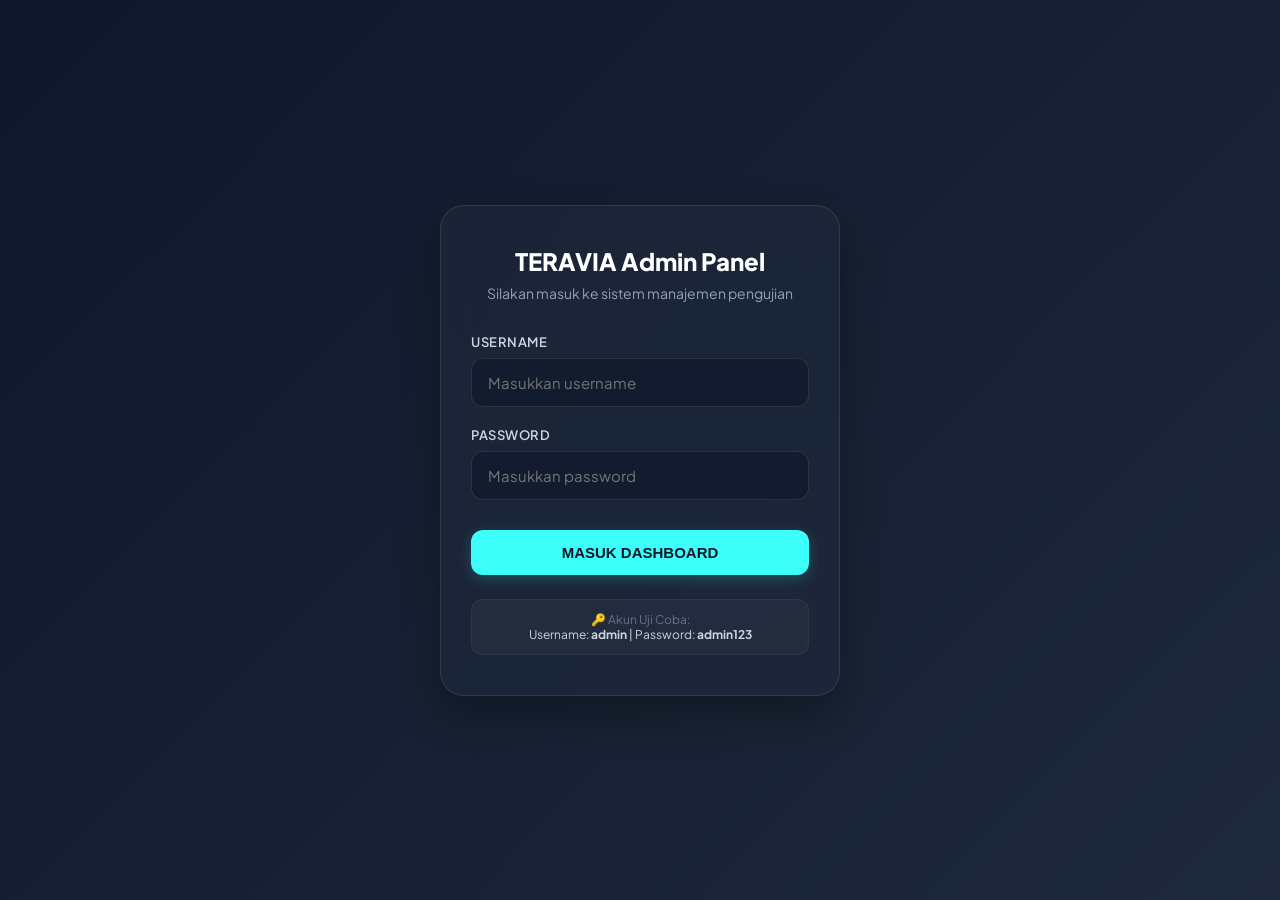
==== admin-login.html @ 8f673743 "Add admin login page with styling and functionality" ====
<!DOCTYPE html>
<html lang="id">
<head>
    <meta charset="UTF-8">
    <meta name="viewport" content="width=device-width, initial-scale=1.0">
    <title>Admin Login Sandbox - TERAVIA</title>
    <link rel="preconnect" href="https://fonts.googleapis.com">
    <link rel="preconnect" href="https://fonts.gstatic.com" crossorigin>
    <link href="https://fonts.googleapis.com/css2?family=Plus+Jakarta+Sans:wght@400;500;600;700&display=swap" rel="stylesheet">
    
    <style>
        :root {
            --primary: #3dfff9;
            --primary-hover: #00e5de;
            --text-main: #0f172a;
            --text-muted: #64748b;
            --bg-glass: rgba(255, 255, 255, 0.75);
            --border-glass: rgba(255, 255, 255, 0.4);
        }

        * { box-sizing: border-box; transition: all 0.2s ease-in-out; }

        body { 
            font-family: 'Plus Jakarta Sans', sans-serif; 
            background: linear-gradient(135deg, #0f172a 0%, #1e293b 100%);
            min-height: 100vh;
            margin: 0;
            display: flex;
            justify-content: center;
            align-items: center;
            padding: 20px;
        }

        .login-card {
            background: rgba(30, 41, 59, 0.7);
            backdrop-filter: blur(20px);
            -webkit-backdrop-filter: blur(20px);
            border: 1px solid rgba(255, 255, 255, 0.1);
            padding: 40px 30px;
            border-radius: 24px;
            box-shadow: 0 20px 40px rgba(0, 0, 0, 0.3);
            max-width: 400px;
            width: 100%;
            text-align: center;
        }

        .login-card h1 {
            margin: 0 0 8px 0;
            font-size: 24px;
            font-weight: 800;
            color: #ffffff;
        }

        .login-card p {
            margin: 0 0 32px 0;
            color: #94a3b8;
            font-size: 14px;
        }

        .form-group {
            margin-bottom: 20px;
            text-align: left;
        }

        .form-group label {
            display: block;
            font-weight: 600;
            margin-bottom: 8px;
            color: #cbd5e1;
            font-size: 13px;
            text-transform: uppercase;
            letter-spacing: 0.5px;
        }

        .form-control {
            width: 100%;
            padding: 14px 16px;
            border: 1px solid rgba(255, 255, 255, 0.1);
            border-radius: 12px;
            font-size: 15px;
            font-family: inherit;
            background: rgba(15, 23, 42, 0.6);
            color: #ffffff;
            outline: none;
        }

        .form-control:focus {
            border-color: var(--primary);
            box-shadow: 0 0 0 3px rgba(61, 255, 249, 0.15);
        }

        .btn-login {
            width: 100%;
            background: var(--primary);
            color: var(--text-main);
            border: none;
            padding: 14px;
            border-radius: 12px;
            font-size: 15px;
            font-weight: 700;
            cursor: pointer;
            margin-top: 10px;
            box-shadow: 0 4px 14px rgba(61, 255, 249, 0.2);
        }

        .btn-login:hover {
            background: var(--primary-hover);
            transform: translateY(-1px);
            box-shadow: 0 6px 20px rgba(61, 255, 249, 0.3);
        }

        .error-msg {
            color: #ef4444;
            font-size: 13px;
            margin-bottom: 16px;
            display: none;
            font-weight: 500;
        }

        .credential-tip {
            margin-top: 24px;
            background: rgba(255, 255, 255, 0.03);
            border-radius: 12px;
            padding: 12px;
            font-size: 12px;
            color: #64748b;
            border: 1px solid rgba(255, 255, 255, 0.05);
        }
    </style>
</head>
<body>

<div class="login-card">
    <h1>TERAVIA Admin Panel</h1>
    <p>Silakan masuk ke sistem manajemen pengujian</p>
    
    <div id="error-box" class="error-msg">Username atau password salah!</div>

    <form id="login-form" onsubmit="handleLogin(event)">
        <div class="form-group">
            <label for="username">Username</label>
            <input type="text" id="username" class="form-control" placeholder="Masukkan username" required autocomplete="off">
        </div>
        
        <div class="form-group">
            <label for="password">Password</label>
            <input type="password" id="password" class="form-control" placeholder="Masukkan password" required>
        </div>
        
        <button type="submit" class="btn-login">MASUK DASHBOARD</button>
    </form>

    <div class="credential-tip">
        🔑 Akun Uji Coba:<br>
        <span style="color: #cbd5e1;">Username: <b>admin</b> | Password: <b>admin123</b></span>
    </div>
</div>

<script>
    function handleLogin(e) {
        e.preventDefault();
        const user = document.getElementById('username').value;
        const pass = document.getElementById('password').value;
        const errorBox = document.getElementById('error-box');

        // Validasi akun simulasi
        if (user === 'admin' && pass === 'admin123') {
            errorBox.style.display = 'none';
            // Simpan token otentikasi sementara ke sessionStorage
            sessionStorage.setItem('admin_session', 'authenticated_true');
            alert('Login sukses! Selamat datang kembali Admin.');
            window.location.href = 'admin-test.html';
        } else {
            errorBox.style.display = 'block';
            // Animasi shake kecil saat error
            const card = document.querySelector('.login-card');
            card.style.transform = 'translateX(6px)';
            setTimeout(() => card.style.transform = 'translateX(-6px)', 50);
            setTimeout(() => card.style.transform = 'translateX(0)', 100);
        }
    }
</script>

</body>
</html>
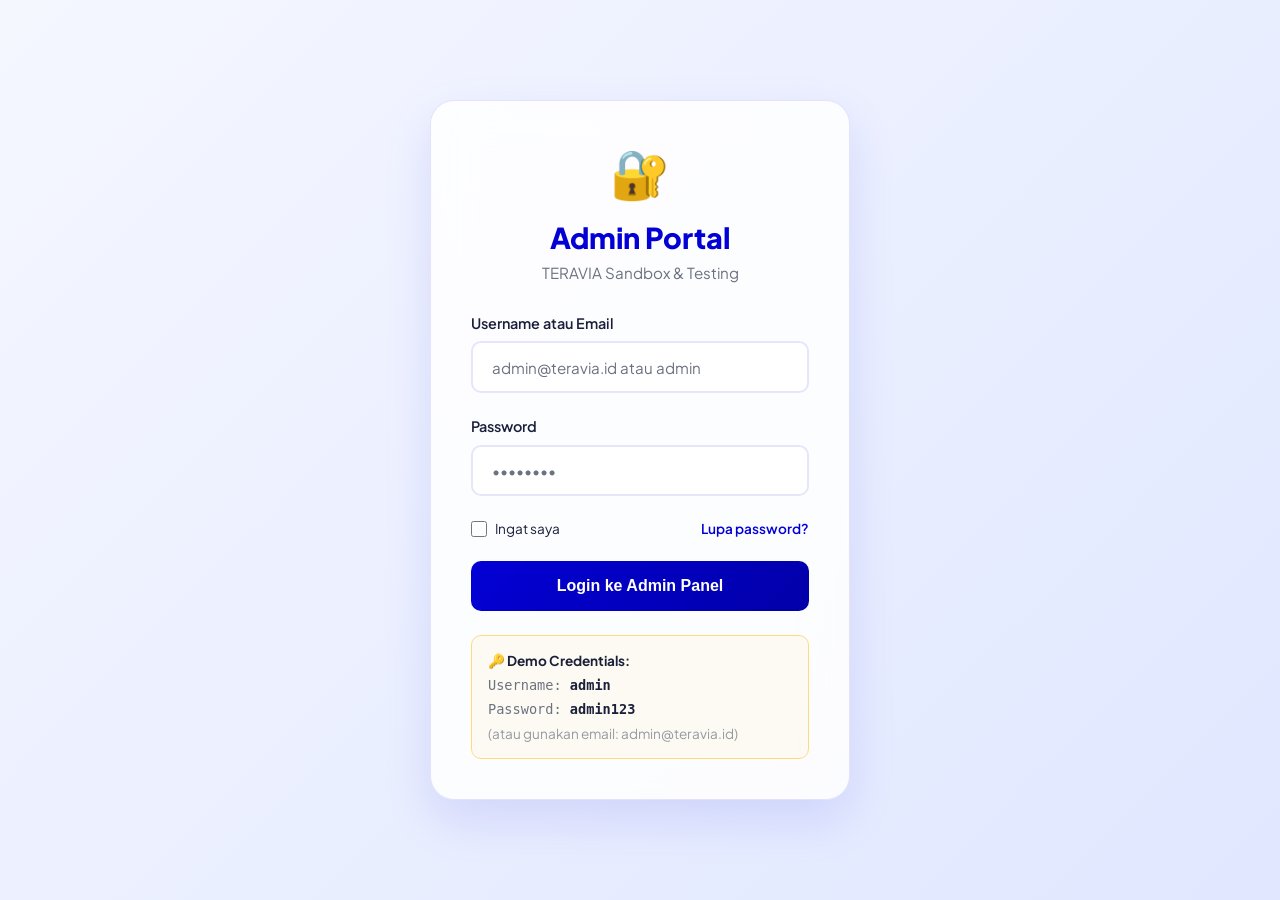
==== commit 9bc68afe: "Refactor admin login page layout and styles Updated the admin login page with new styles, improved l" ====
--- a/admin-login.html
+++ b/admin-login.html
@@ -3,184 +3,498 @@
 <head>
     <meta charset="UTF-8">
     <meta name="viewport" content="width=device-width, initial-scale=1.0">
-    <title>Admin Login Sandbox - TERAVIA</title>
+    <title>Admin Login - TERAVIA</title>
     <link rel="preconnect" href="https://fonts.googleapis.com">
     <link rel="preconnect" href="https://fonts.gstatic.com" crossorigin>
     <link href="https://fonts.googleapis.com/css2?family=Plus+Jakarta+Sans:wght@400;500;600;700&display=swap" rel="stylesheet">
     
     <style>
         :root {
-            --primary: #3dfff9;
-            --primary-hover: #00e5de;
-            --text-main: #0f172a;
-            --text-muted: #64748b;
-            --bg-glass: rgba(255, 255, 255, 0.75);
-            --border-glass: rgba(255, 255, 255, 0.4);
-        }
-
-        * { box-sizing: border-box; transition: all 0.2s ease-in-out; }
+            --primary: #0300D6;
+            --primary-dark: #0200A8;
+            --accent: #FFB700;
+            --text-main: #1A1F3A;
+            --text-muted: #6B7280;
+            --bg-light: #F5F7FF;
+            --bg-glass: rgba(255, 255, 255, 0.85);
+            --border-glass: rgba(3, 0, 214, 0.1);
+            --success: #10b981;
+            --danger: #ef4444;
+        }
+
+        * { 
+            margin: 0; 
+            padding: 0; 
+            box-sizing: border-box; 
+            transition: all 0.2s ease-in-out; 
+        }
 
         body { 
             font-family: 'Plus Jakarta Sans', sans-serif; 
-            background: linear-gradient(135deg, #0f172a 0%, #1e293b 100%);
+            background: linear-gradient(135deg, #F5F7FF 0%, #E0E7FF 100%);
             min-height: 100vh;
-            margin: 0;
             display: flex;
+            align-items: center;
             justify-content: center;
-            align-items: center;
             padding: 20px;
+            color: var(--text-main);
+        }
+
+        .login-container {
+            width: 100%;
+            max-width: 420px;
         }
 
         .login-card {
-            background: rgba(30, 41, 59, 0.7);
+            background: var(--bg-glass);
             backdrop-filter: blur(20px);
             -webkit-backdrop-filter: blur(20px);
-            border: 1px solid rgba(255, 255, 255, 0.1);
-            padding: 40px 30px;
+            border: 1px solid var(--border-glass);
             border-radius: 24px;
-            box-shadow: 0 20px 40px rgba(0, 0, 0, 0.3);
-            max-width: 400px;
+            padding: 2.5rem;
+            box-shadow: 0 20px 50px rgba(3, 0, 214, 0.1);
+        }
+
+        .login-header {
+            text-align: center;
+            margin-bottom: 2rem;
+        }
+
+        .login-logo {
+            font-size: 3rem;
+            margin-bottom: 1rem;
+        }
+
+        .login-title {
+            font-size: 1.8rem;
+            font-weight: 800;
+            color: var(--primary);
+            margin-bottom: 0.5rem;
+        }
+
+        .login-subtitle {
+            font-size: 0.95rem;
+            color: var(--text-muted);
+        }
+
+        .form-group {
+            margin-bottom: 1.5rem;
+        }
+
+        .form-label {
+            display: block;
+            font-size: 0.9rem;
+            font-weight: 600;
+            color: var(--text-main);
+            margin-bottom: 0.6rem;
+        }
+
+        .form-input {
             width: 100%;
-            text-align: center;
-        }
-
-        .login-card h1 {
-            margin: 0 0 8px 0;
-            font-size: 24px;
-            font-weight: 800;
-            color: #ffffff;
-        }
-
-        .login-card p {
-            margin: 0 0 32px 0;
-            color: #94a3b8;
-            font-size: 14px;
-        }
-
-        .form-group {
-            margin-bottom: 20px;
-            text-align: left;
-        }
-
-        .form-group label {
-            display: block;
+            padding: 0.9rem 1.2rem;
+            border: 2px solid var(--border-glass);
+            border-radius: 10px;
+            font-size: 0.95rem;
+            font-family: 'Plus Jakarta Sans', sans-serif;
+            background: white;
+            color: var(--text-main);
+        }
+
+        .form-input:focus {
+            outline: none;
+            border-color: var(--primary);
+            box-shadow: 0 0 0 3px rgba(3, 0, 214, 0.1);
+        }
+
+        .form-input::placeholder {
+            color: var(--text-muted);
+        }
+
+        .remember-forgot {
+            display: flex;
+            justify-content: space-between;
+            align-items: center;
+            margin-bottom: 1.5rem;
+            font-size: 0.85rem;
+        }
+
+        .checkbox-wrapper {
+            display: flex;
+            align-items: center;
+            gap: 0.5rem;
+        }
+
+        .checkbox-wrapper input[type="checkbox"] {
+            width: 16px;
+            height: 16px;
+            cursor: pointer;
+            accent-color: var(--primary);
+        }
+
+        .forgot-link {
+            color: var(--primary);
+            text-decoration: none;
             font-weight: 600;
-            margin-bottom: 8px;
-            color: #cbd5e1;
-            font-size: 13px;
-            text-transform: uppercase;
-            letter-spacing: 0.5px;
-        }
-
-        .form-control {
-            width: 100%;
-            padding: 14px 16px;
-            border: 1px solid rgba(255, 255, 255, 0.1);
-            border-radius: 12px;
-            font-size: 15px;
-            font-family: inherit;
-            background: rgba(15, 23, 42, 0.6);
-            color: #ffffff;
-            outline: none;
-        }
-
-        .form-control:focus {
-            border-color: var(--primary);
-            box-shadow: 0 0 0 3px rgba(61, 255, 249, 0.15);
+        }
+
+        .forgot-link:hover {
+            color: var(--primary-dark);
         }
 
         .btn-login {
             width: 100%;
-            background: var(--primary);
-            color: var(--text-main);
+            padding: 1rem;
+            background: linear-gradient(135deg, #0300D6 0%, #0200A8 100%);
+            color: white;
             border: none;
-            padding: 14px;
-            border-radius: 12px;
-            font-size: 15px;
+            border-radius: 10px;
+            font-size: 1rem;
             font-weight: 700;
             cursor: pointer;
-            margin-top: 10px;
-            box-shadow: 0 4px 14px rgba(61, 255, 249, 0.2);
+            transition: all 0.3s ease;
         }
 
         .btn-login:hover {
-            background: var(--primary-hover);
-            transform: translateY(-1px);
-            box-shadow: 0 6px 20px rgba(61, 255, 249, 0.3);
-        }
-
-        .error-msg {
-            color: #ef4444;
-            font-size: 13px;
-            margin-bottom: 16px;
+            transform: translateY(-2px);
+            box-shadow: 0 10px 25px rgba(3, 0, 214, 0.25);
+        }
+
+        .btn-login:active {
+            transform: translateY(0);
+        }
+
+        .btn-login:disabled {
+            opacity: 0.5;
+            cursor: not-allowed;
+            transform: none;
+        }
+
+        .login-divider {
+            text-align: center;
+            margin: 2rem 0;
+            font-size: 0.85rem;
+            color: var(--text-muted);
+        }
+
+        .login-divider::before,
+        .login-divider::after {
+            content: '';
+            display: inline-block;
+            width: 40%;
+            height: 1px;
+            background: var(--border-glass);
+            vertical-align: middle;
+            margin: 0 0.75rem;
+        }
+
+        .social-login {
+            display: grid;
+            grid-template-columns: 1fr 1fr;
+            gap: 1rem;
+        }
+
+        .btn-social {
+            padding: 0.75rem;
+            border: 2px solid var(--border-glass);
+            background: white;
+            border-radius: 10px;
+            font-weight: 600;
+            cursor: pointer;
+            color: var(--text-main);
+            font-size: 0.85rem;
+        }
+
+        .btn-social:hover {
+            background: var(--bg-light);
+            border-color: var(--primary);
+        }
+
+        .error-message {
+            background: rgba(239, 68, 68, 0.1);
+            border: 1px solid #FCA5A5;
+            color: #DC2626;
+            padding: 0.75rem 1rem;
+            border-radius: 8px;
+            font-size: 0.9rem;
+            margin-bottom: 1.5rem;
             display: none;
-            font-weight: 500;
-        }
-
-        .credential-tip {
-            margin-top: 24px;
-            background: rgba(255, 255, 255, 0.03);
-            border-radius: 12px;
-            padding: 12px;
-            font-size: 12px;
-            color: #64748b;
-            border: 1px solid rgba(255, 255, 255, 0.05);
+        }
+
+        .error-message.show {
+            display: block;
+            animation: slideDown 0.3s ease;
+        }
+
+        .success-message {
+            background: rgba(16, 185, 129, 0.1);
+            border: 1px solid #A7F3D0;
+            color: #059669;
+            padding: 0.75rem 1rem;
+            border-radius: 8px;
+            font-size: 0.9rem;
+            margin-bottom: 1.5rem;
+            display: none;
+        }
+
+        .success-message.show {
+            display: block;
+            animation: slideDown 0.3s ease;
+        }
+
+        @keyframes slideDown {
+            from {
+                opacity: 0;
+                transform: translateY(-10px);
+            }
+            to {
+                opacity: 1;
+                transform: translateY(0);
+            }
+        }
+
+        .loading-spinner {
+            display: none;
+            width: 20px;
+            height: 20px;
+            border: 3px solid rgba(255, 255, 255, 0.3);
+            border-top-color: white;
+            border-radius: 50%;
+            animation: spin 0.8s linear infinite;
+            margin: 0 auto;
+        }
+
+        @keyframes spin {
+            to { transform: rotate(360deg); }
+        }
+
+        .demo-credentials {
+            background: rgba(255, 183, 0, 0.05);
+            border: 1px solid #FFD97D;
+            border-radius: 10px;
+            padding: 1rem;
+            margin-top: 1.5rem;
+            font-size: 0.85rem;
+            color: var(--text-muted);
+        }
+
+        .demo-credentials strong {
+            color: var(--text-main);
+        }
+
+        .credential-row {
+            margin: 0.5rem 0;
+            font-family: monospace;
+        }
+
+        @media (max-width: 480px) {
+            .login-card {
+                padding: 2rem 1.5rem;
+            }
+
+            .login-title {
+                font-size: 1.5rem;
+            }
+
+            .social-login {
+                grid-template-columns: 1fr;
+            }
         }
     </style>
 </head>
 <body>
 
-<div class="login-card">
-    <h1>TERAVIA Admin Panel</h1>
-    <p>Silakan masuk ke sistem manajemen pengujian</p>
-    
-    <div id="error-box" class="error-msg">Username atau password salah!</div>
-
-    <form id="login-form" onsubmit="handleLogin(event)">
-        <div class="form-group">
-            <label for="username">Username</label>
-            <input type="text" id="username" class="form-control" placeholder="Masukkan username" required autocomplete="off">
+    <div class="login-container">
+        <div class="login-card">
+            <!-- Header -->
+            <div class="login-header">
+                <div class="login-logo">🔐</div>
+                <h1 class="login-title">Admin Portal</h1>
+                <p class="login-subtitle">TERAVIA Sandbox & Testing</p>
+            </div>
+
+            <!-- Messages -->
+            <div class="error-message" id="errorMessage"></div>
+            <div class="success-message" id="successMessage"></div>
+
+            <!-- Login Form -->
+            <form id="loginForm">
+                <div class="form-group">
+                    <label class="form-label" for="username">Username atau Email</label>
+                    <input 
+                        type="text" 
+                        id="username" 
+                        class="form-input" 
+                        placeholder="admin@teravia.id atau admin"
+                        required
+                    >
+                </div>
+
+                <div class="form-group">
+                    <label class="form-label" for="password">Password</label>
+                    <input 
+                        type="password" 
+                        id="password" 
+                        class="form-input" 
+                        placeholder="••••••••"
+                        required
+                    >
+                </div>
+
+                <div class="remember-forgot">
+                    <div class="checkbox-wrapper">
+                        <input type="checkbox" id="remember" name="remember">
+                        <label for="remember" style="cursor: pointer; margin: 0;">Ingat saya</label>
+                    </div>
+                    <a href="#" class="forgot-link">Lupa password?</a>
+                </div>
+
+                <button type="submit" class="btn-login">
+                    <span class="btn-text">Login ke Admin Panel</span>
+                    <div class="loading-spinner" id="spinner"></div>
+                </button>
+            </form>
+
+            <!-- Demo Credentials -->
+            <div class="demo-credentials">
+                <strong>🔑 Demo Credentials:</strong>
+                <div class="credential-row">Username: <strong>admin</strong></div>
+                <div class="credential-row">Password: <strong>admin123</strong></div>
+                <div style="margin-top: 0.5rem; opacity: 0.7;">(atau gunakan email: admin@teravia.id)</div>
+            </div>
         </div>
-        
-        <div class="form-group">
-            <label for="password">Password</label>
-            <input type="password" id="password" class="form-control" placeholder="Masukkan password" required>
-        </div>
-        
-        <button type="submit" class="btn-login">MASUK DASHBOARD</button>
-    </form>
-
-    <div class="credential-tip">
-        🔑 Akun Uji Coba:<br>
-        <span style="color: #cbd5e1;">Username: <b>admin</b> | Password: <b>admin123</b></span>
     </div>
-</div>
-
-<script>
-    function handleLogin(e) {
-        e.preventDefault();
-        const user = document.getElementById('username').value;
-        const pass = document.getElementById('password').value;
-        const errorBox = document.getElementById('error-box');
-
-        // Validasi akun simulasi
-        if (user === 'admin' && pass === 'admin123') {
-            errorBox.style.display = 'none';
-            // Simpan token otentikasi sementara ke sessionStorage
-            sessionStorage.setItem('admin_session', 'authenticated_true');
-            alert('Login sukses! Selamat datang kembali Admin.');
+
+    <script>
+        const loginForm = document.getElementById('loginForm');
+        const usernameInput = document.getElementById('username');
+        const passwordInput = document.getElementById('password');
+        const rememberCheckbox = document.getElementById('remember');
+        const errorMessage = document.getElementById('errorMessage');
+        const successMessage = document.getElementById('successMessage');
+        const spinner = document.getElementById('spinner');
+        const btnText = document.querySelector('.btn-text');
+        const loginBtn = document.querySelector('.btn-login');
+
+        // Demo credentials
+        const DEMO_CREDENTIALS = {
+            'admin': 'admin123',
+            'admin@teravia.id': 'admin123'
+        };
+
+        // Load saved username if remembered
+        window.addEventListener('DOMContentLoaded', () => {
+            const savedUsername = localStorage.getItem('admin_remembered_username');
+            if (savedUsername) {
+                usernameInput.value = savedUsername;
+                rememberCheckbox.checked = true;
+            }
+
+            // Check if already logged in
+            const isLoggedIn = localStorage.getItem('admin_logged_in');
+            if (isLoggedIn === 'true') {
+                redirectToDashboard();
+            }
+        });
+
+        // Handle form submission
+        loginForm.addEventListener('submit', async (e) => {
+            e.preventDefault();
+            
+            const username = usernameInput.value.trim();
+            const password = passwordInput.value;
+
+            // Reset messages
+            hideError();
+            hideSuccess();
+
+            // Validasi input
+            if (!username || !password) {
+                showError('Username dan password harus diisi!');
+                return;
+            }
+
+            // Disable button & show loading
+            loginBtn.disabled = true;
+            spinner.style.display = 'block';
+            btnText.textContent = 'Sedang login...';
+
+            // Simulasi delay network (untuk user experience lebih baik)
+            await new Promise(resolve => setTimeout(resolve, 800));
+
+            // Validasi credentials
+            const isValidCredential = DEMO_CREDENTIALS[username];
+            
+            if (!isValidCredential) {
+                loginBtn.disabled = false;
+                spinner.style.display = 'none';
+                btnText.textContent = 'Login ke Admin Panel';
+                showError('Username tidak ditemukan. Gunakan "admin" atau "admin@teravia.id"');
+                return;
+            }
+
+            if (DEMO_CREDENTIALS[username] !== password) {
+                loginBtn.disabled = false;
+                spinner.style.display = 'none';
+                btnText.textContent = 'Login ke Admin Panel';
+                showError('Password salah. Coba gunakan password: admin123');
+                return;
+            }
+
+            // Login berhasil
+            showSuccess('Login berhasil! Redirecting...');
+            
+            // Simpan data login ke localStorage
+            localStorage.setItem('admin_logged_in', 'true');
+            localStorage.setItem('admin_username', username);
+            localStorage.setItem('admin_login_time', new Date().toISOString());
+
+            // Simpan username jika remember checked
+            if (rememberCheckbox.checked) {
+                localStorage.setItem('admin_remembered_username', username);
+            } else {
+                localStorage.removeItem('admin_remembered_username');
+            }
+
+            // Redirect ke dashboard setelah delay
+            setTimeout(() => {
+                redirectToDashboard();
+            }, 1200);
+        });
+
+        // Helper functions
+        function showError(message) {
+            errorMessage.textContent = '❌ ' + message;
+            errorMessage.classList.add('show');
+        }
+
+        function hideError() {
+            errorMessage.classList.remove('show');
+        }
+
+        function showSuccess(message) {
+            successMessage.textContent = '✅ ' + message;
+            successMessage.classList.add('show');
+        }
+
+        function hideSuccess() {
+            successMessage.classList.remove('show');
+        }
+
+        function redirectToDashboard() {
             window.location.href = 'admin-test.html';
-        } else {
-            errorBox.style.display = 'block';
-            // Animasi shake kecil saat error
-            const card = document.querySelector('.login-card');
-            card.style.transform = 'translateX(6px)';
-            setTimeout(() => card.style.transform = 'translateX(-6px)', 50);
-            setTimeout(() => card.style.transform = 'translateX(0)', 100);
-        }
-    }
-</script>
+        }
+
+        // Allow pressing Enter to submit form
+        passwordInput.addEventListener('keypress', (e) => {
+            if (e.key === 'Enter') {
+                loginForm.dispatchEvent(new Event('submit'));
+            }
+        });
+
+        // Real-time input validation
+        usernameInput.addEventListener('input', hideError);
+        passwordInput.addEventListener('input', hideError);
+    </script>
 
 </body>
 </html>
-
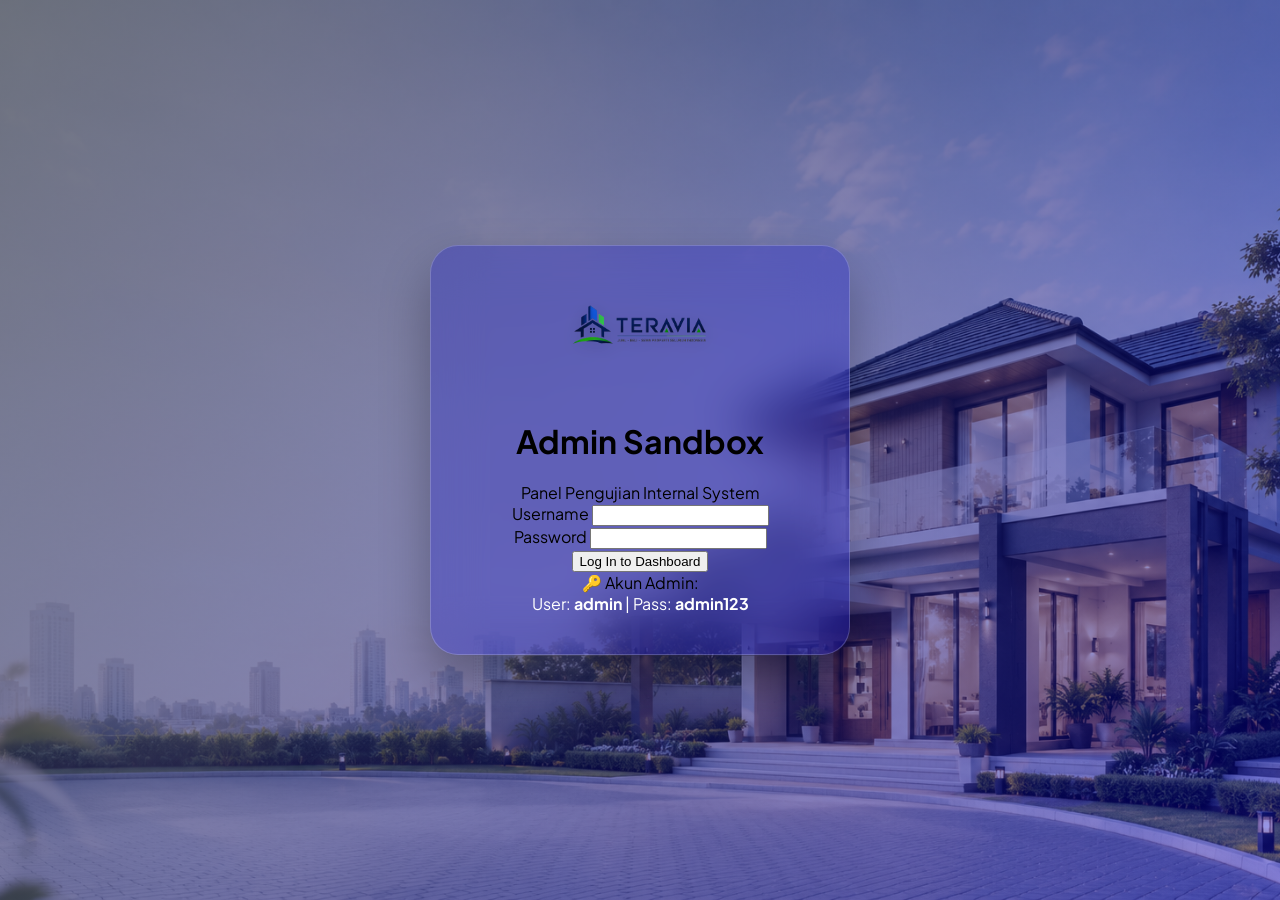
==== commit c38c7282: "Revamp admin login page layout and styles Refactor admin login page with updated styles and structur" ====
--- a/admin-login.html
+++ b/admin-login.html
@@ -9,492 +9,71 @@
     <link href="https://fonts.googleapis.com/css2?family=Plus+Jakarta+Sans:wght@400;500;600;700&display=swap" rel="stylesheet">
     
     <style>
-        :root {
-            --primary: #0300D6;
-            --primary-dark: #0200A8;
-            --accent: #FFB700;
-            --text-main: #1A1F3A;
-            --text-muted: #6B7280;
-            --bg-light: #F5F7FF;
-            --bg-glass: rgba(255, 255, 255, 0.85);
-            --border-glass: rgba(3, 0, 214, 0.1);
-            --success: #10b981;
-            --danger: #ef4444;
-        }
-
-        * { 
-            margin: 0; 
-            padding: 0; 
-            box-sizing: border-box; 
-            transition: all 0.2s ease-in-out; 
-        }
-
+        :root { --primary: #3dfff9; --white: #ffffff; }
+        * { box-sizing: border-box; transition: all 0.2s ease-in-out; }
         body { 
             font-family: 'Plus Jakarta Sans', sans-serif; 
-            background: linear-gradient(135deg, #F5F7FF 0%, #E0E7FF 100%);
-            min-height: 100vh;
-            display: flex;
-            align-items: center;
-            justify-content: center;
-            padding: 20px;
-            color: var(--text-main);
+            background: linear-gradient(135deg, rgba(15, 23, 42, 0.6) 0%, rgba(3, 0, 214, 0.4) 100%),
+                        url('assets/img/hero-bg.png') no-repeat center center fixed; 
+            background-size: cover; min-height: 100vh; margin: 0; display: flex; justify-content: center; align-items: center; padding: 20px;
         }
-
-        .login-container {
-            width: 100%;
-            max-width: 420px;
+        .glass-card {
+            background: rgba(3, 0, 214, 0.25); /* Agak keunguan gelap tanda panel khusus admin */
+            backdrop-filter: blur(25px); -webkit-backdrop-filter: blur(25px);
+            border: 1px solid rgba(255, 255, 255, 0.2); padding: 40px 35px; border-radius: 28px;
+            box-shadow: 0 25px 50px rgba(0, 0, 0, 0.3); max-width: 420px; width: 100%; text-align: center;
         }
-
-        .login-card {
-            background: var(--bg-glass);
-            backdrop-filter: blur(20px);
-            -webkit-backdrop-filter: blur(20px);
-            border: 1px solid var(--border-glass);
-            border-radius: 24px;
-            padding: 2.5rem;
-            box-shadow: 0 20px 50px rgba(3, 0, 214, 0.1);
-        }
-
-        .login-header {
-            text-align: center;
-            margin-bottom: 2rem;
-        }
-
-        .login-logo {
-            font-size: 3rem;
-            margin-bottom: 1rem;
-        }
-
-        .login-title {
-            font-size: 1.8rem;
-            font-weight: 800;
-            color: var(--primary);
-            margin-bottom: 0.5rem;
-        }
-
-        .login-subtitle {
-            font-size: 0.95rem;
-            color: var(--text-muted);
-        }
-
-        .form-group {
-            margin-bottom: 1.5rem;
-        }
-
-        .form-label {
-            display: block;
-            font-size: 0.9rem;
-            font-weight: 600;
-            color: var(--text-main);
-            margin-bottom: 0.6rem;
-        }
-
-        .form-input {
-            width: 100%;
-            padding: 0.9rem 1.2rem;
-            border: 2px solid var(--border-glass);
-            border-radius: 10px;
-            font-size: 0.95rem;
-            font-family: 'Plus Jakarta Sans', sans-serif;
-            background: white;
-            color: var(--text-main);
-        }
-
-        .form-input:focus {
-            outline: none;
-            border-color: var(--primary);
-            box-shadow: 0 0 0 3px rgba(3, 0, 214, 0.1);
-        }
-
-        .form-input::placeholder {
-            color: var(--text-muted);
-        }
-
-        .remember-forgot {
-            display: flex;
-            justify-content: space-between;
-            align-items: center;
-            margin-bottom: 1.5rem;
-            font-size: 0.85rem;
-        }
-
-        .checkbox-wrapper {
-            display: flex;
-            align-items: center;
-            gap: 0.5rem;
-        }
-
-        .checkbox-wrapper input[type="checkbox"] {
-            width: 16px;
-            height: 16px;
-            cursor: pointer;
-            accent-color: var(--primary);
-        }
-
-        .forgot-link {
-            color: var(--primary);
-            text-decoration: none;
-            font-weight: 600;
-        }
-
-        .forgot-link:hover {
-            color: var(--primary-dark);
-        }
-
-        .btn-login {
-            width: 100%;
-            padding: 1rem;
-            background: linear-gradient(135deg, #0300D6 0%, #0200A8 100%);
-            color: white;
-            border: none;
-            border-radius: 10px;
-            font-size: 1rem;
-            font-weight: 700;
-            cursor: pointer;
-            transition: all 0.3s ease;
-        }
-
-        .btn-login:hover {
-            transform: translateY(-2px);
-            box-shadow: 0 10px 25px rgba(3, 0, 214, 0.25);
-        }
-
-        .btn-login:active {
-            transform: translateY(0);
-        }
-
-        .btn-login:disabled {
-            opacity: 0.5;
-            cursor: not-allowed;
-            transform: none;
-        }
-
-        .login-divider {
-            text-align: center;
-            margin: 2rem 0;
-            font-size: 0.85rem;
-            color: var(--text-muted);
-        }
-
-        .login-divider::before,
-        .login-divider::after {
-            content: '';
-            display: inline-block;
-            width: 40%;
-            height: 1px;
-            background: var(--border-glass);
-            vertical-align: middle;
-            margin: 0 0.75rem;
-        }
-
-        .social-login {
-            display: grid;
-            grid-template-columns: 1fr 1fr;
-            gap: 1rem;
-        }
-
-        .btn-social {
-            padding: 0.75rem;
-            border: 2px solid var(--border-glass);
-            background: white;
-            border-radius: 10px;
-            font-weight: 600;
-            cursor: pointer;
-            color: var(--text-main);
-            font-size: 0.85rem;
-        }
-
-        .btn-social:hover {
-            background: var(--bg-light);
-            border-color: var(--primary);
-        }
-
-        .error-message {
-            background: rgba(239, 68, 68, 0.1);
-            border: 1px solid #FCA5A5;
-            color: #DC2626;
-            padding: 0.75rem 1rem;
-            border-radius: 8px;
-            font-size: 0.9rem;
-            margin-bottom: 1.5rem;
-            display: none;
-        }
-
-        .error-message.show {
-            display: block;
-            animation: slideDown 0.3s ease;
-        }
-
-        .success-message {
-            background: rgba(16, 185, 129, 0.1);
-            border: 1px solid #A7F3D0;
-            color: #059669;
-            padding: 0.75rem 1rem;
-            border-radius: 8px;
-            font-size: 0.9rem;
-            margin-bottom: 1.5rem;
-            display: none;
-        }
-
-        .success-message.show {
-            display: block;
-            animation: slideDown 0.3s ease;
-        }
-
-        @keyframes slideDown {
-            from {
-                opacity: 0;
-                transform: translateY(-10px);
-            }
-            to {
-                opacity: 1;
-                transform: translateY(0);
-            }
-        }
-
-        .loading-spinner {
-            display: none;
-            width: 20px;
-            height: 20px;
-            border: 3px solid rgba(255, 255, 255, 0.3);
-            border-top-color: white;
-            border-radius: 50%;
-            animation: spin 0.8s linear infinite;
-            margin: 0 auto;
-        }
-
-        @keyframes spin {
-            to { transform: rotate(360deg); }
-        }
-
-        .demo-credentials {
-            background: rgba(255, 183, 0, 0.05);
-            border: 1px solid #FFD97D;
-            border-radius: 10px;
-            padding: 1rem;
-            margin-top: 1.5rem;
-            font-size: 0.85rem;
-            color: var(--text-muted);
-        }
-
-        .demo-credentials strong {
-            color: var(--text-main);
-        }
-
-        .credential-row {
-            margin: 0.5rem 0;
-            font-family: monospace;
-        }
-
-        @media (max-width: 480px) {
-            .login-card {
-                padding: 2rem 1.5rem;
-            }
-
-            .login-title {
-                font-size: 1.5rem;
-            }
-
-            .social-login {
-                grid-template-columns: 1fr;
-            }
-        }
+        .logo-img {
+    height: 80px; /* Ukuran diperbesar dari sebelumnya agar lebih proporsional */
+    width: auto;
+    max-width: 100%; /* Menjaga agar logo tetap aman dan tidak meluber di layar HP */
+    object-fit: contain;
+    margin-bottom: 30px; /* Memberikan jarak vertikal yang lebih lega ke teks 'Login' */
+    filter: drop-shadow(0px 4px 8px rgba(0, 0, 0, 0.15)); /* Efek bayangan halus agar logo makin stand out */
+}
     </style>
 </head>
 <body>
 
-    <div class="login-container">
-        <div class="login-card">
-            <!-- Header -->
-            <div class="login-header">
-                <div class="login-logo">🔐</div>
-                <h1 class="login-title">Admin Portal</h1>
-                <p class="login-subtitle">TERAVIA Sandbox & Testing</p>
-            </div>
+<div class="glass-card">
+    <img src="assets/img/logo.png" alt="TERAVIA Logo" class="logo-img" onerror="this.style.display='none'">
+    <h1 class="form-title">Admin Sandbox</h1>
+    <div class="form-subtitle">Panel Pengujian Internal System</div>
 
-            <!-- Messages -->
-            <div class="error-message" id="errorMessage"></div>
-            <div class="success-message" id="successMessage"></div>
+    <form onsubmit="handleAdminLogin(event)">
+        <div class="form-group">
+            <label for="username">Username</label>
+            <input type="text" id="username" class="form-control" required autocomplete="off">
+        </div>
+        
+        <div class="form-group">
+            <label for="password">Password</label>
+            <input type="password" id="password" class="form-control" required>
+        </div>
+        
+        <button type="submit" class="btn-submit">Log In to Dashboard</button>
+    </form>
 
-            <!-- Login Form -->
-            <form id="loginForm">
-                <div class="form-group">
-                    <label class="form-label" for="username">Username atau Email</label>
-                    <input 
-                        type="text" 
-                        id="username" 
-                        class="form-input" 
-                        placeholder="admin@teravia.id atau admin"
-                        required
-                    >
-                </div>
+    <div class="tip-box">
+        🔑 Akun Admin:<br>
+        <span style="color: #fff;">User: <b>admin</b> | Pass: <b>admin123</b></span>
+    </div>
+</div>
 
-                <div class="form-group">
-                    <label class="form-label" for="password">Password</label>
-                    <input 
-                        type="password" 
-                        id="password" 
-                        class="form-input" 
-                        placeholder="••••••••"
-                        required
-                    >
-                </div>
+<script>
+    function handleAdminLogin(e) {
+        e.preventDefault();
+        const user = document.getElementById('username').value;
+        const pass = document.getElementById('password').value;
 
-                <div class="remember-forgot">
-                    <div class="checkbox-wrapper">
-                        <input type="checkbox" id="remember" name="remember">
-                        <label for="remember" style="cursor: pointer; margin: 0;">Ingat saya</label>
-                    </div>
-                    <a href="#" class="forgot-link">Lupa password?</a>
-                </div>
-
-                <button type="submit" class="btn-login">
-                    <span class="btn-text">Login ke Admin Panel</span>
-                    <div class="loading-spinner" id="spinner"></div>
-                </button>
-            </form>
-
-            <!-- Demo Credentials -->
-            <div class="demo-credentials">
-                <strong>🔑 Demo Credentials:</strong>
-                <div class="credential-row">Username: <strong>admin</strong></div>
-                <div class="credential-row">Password: <strong>admin123</strong></div>
-                <div style="margin-top: 0.5rem; opacity: 0.7;">(atau gunakan email: admin@teravia.id)</div>
-            </div>
-        </div>
-    </div>
-
-    <script>
-        const loginForm = document.getElementById('loginForm');
-        const usernameInput = document.getElementById('username');
-        const passwordInput = document.getElementById('password');
-        const rememberCheckbox = document.getElementById('remember');
-        const errorMessage = document.getElementById('errorMessage');
-        const successMessage = document.getElementById('successMessage');
-        const spinner = document.getElementById('spinner');
-        const btnText = document.querySelector('.btn-text');
-        const loginBtn = document.querySelector('.btn-login');
-
-        // Demo credentials
-        const DEMO_CREDENTIALS = {
-            'admin': 'admin123',
-            'admin@teravia.id': 'admin123'
-        };
-
-        // Load saved username if remembered
-        window.addEventListener('DOMContentLoaded', () => {
-            const savedUsername = localStorage.getItem('admin_remembered_username');
-            if (savedUsername) {
-                usernameInput.value = savedUsername;
-                rememberCheckbox.checked = true;
-            }
-
-            // Check if already logged in
-            const isLoggedIn = localStorage.getItem('admin_logged_in');
-            if (isLoggedIn === 'true') {
-                redirectToDashboard();
-            }
-        });
-
-        // Handle form submission
-        loginForm.addEventListener('submit', async (e) => {
-            e.preventDefault();
-            
-            const username = usernameInput.value.trim();
-            const password = passwordInput.value;
-
-            // Reset messages
-            hideError();
-            hideSuccess();
-
-            // Validasi input
-            if (!username || !password) {
-                showError('Username dan password harus diisi!');
-                return;
-            }
-
-            // Disable button & show loading
-            loginBtn.disabled = true;
-            spinner.style.display = 'block';
-            btnText.textContent = 'Sedang login...';
-
-            // Simulasi delay network (untuk user experience lebih baik)
-            await new Promise(resolve => setTimeout(resolve, 800));
-
-            // Validasi credentials
-            const isValidCredential = DEMO_CREDENTIALS[username];
-            
-            if (!isValidCredential) {
-                loginBtn.disabled = false;
-                spinner.style.display = 'none';
-                btnText.textContent = 'Login ke Admin Panel';
-                showError('Username tidak ditemukan. Gunakan "admin" atau "admin@teravia.id"');
-                return;
-            }
-
-            if (DEMO_CREDENTIALS[username] !== password) {
-                loginBtn.disabled = false;
-                spinner.style.display = 'none';
-                btnText.textContent = 'Login ke Admin Panel';
-                showError('Password salah. Coba gunakan password: admin123');
-                return;
-            }
-
-            // Login berhasil
-            showSuccess('Login berhasil! Redirecting...');
-            
-            // Simpan data login ke localStorage
-            localStorage.setItem('admin_logged_in', 'true');
-            localStorage.setItem('admin_username', username);
-            localStorage.setItem('admin_login_time', new Date().toISOString());
-
-            // Simpan username jika remember checked
-            if (rememberCheckbox.checked) {
-                localStorage.setItem('admin_remembered_username', username);
-            } else {
-                localStorage.removeItem('admin_remembered_username');
-            }
-
-            // Redirect ke dashboard setelah delay
-            setTimeout(() => {
-                redirectToDashboard();
-            }, 1200);
-        });
-
-        // Helper functions
-        function showError(message) {
-            errorMessage.textContent = '❌ ' + message;
-            errorMessage.classList.add('show');
+        if (user === 'admin' && pass === 'admin123') {
+            sessionStorage.setItem('admin_session', 'authenticated_true');
+            window.location.href = 'admin-test.html';
+        } else {
+            alert('Akses Admin Ditolak!');
         }
-
-        function hideError() {
-            errorMessage.classList.remove('show');
-        }
-
-        function showSuccess(message) {
-            successMessage.textContent = '✅ ' + message;
-            successMessage.classList.add('show');
-        }
-
-        function hideSuccess() {
-            successMessage.classList.remove('show');
-        }
-
-        function redirectToDashboard() {
-            window.location.href = 'admin-test.html';
-        }
-
-        // Allow pressing Enter to submit form
-        passwordInput.addEventListener('keypress', (e) => {
-            if (e.key === 'Enter') {
-                loginForm.dispatchEvent(new Event('submit'));
-            }
-        });
-
-        // Real-time input validation
-        usernameInput.addEventListener('input', hideError);
-        passwordInput.addEventListener('input', hideError);
-    </script>
+    }
+</script>
 
 </body>
 </html>
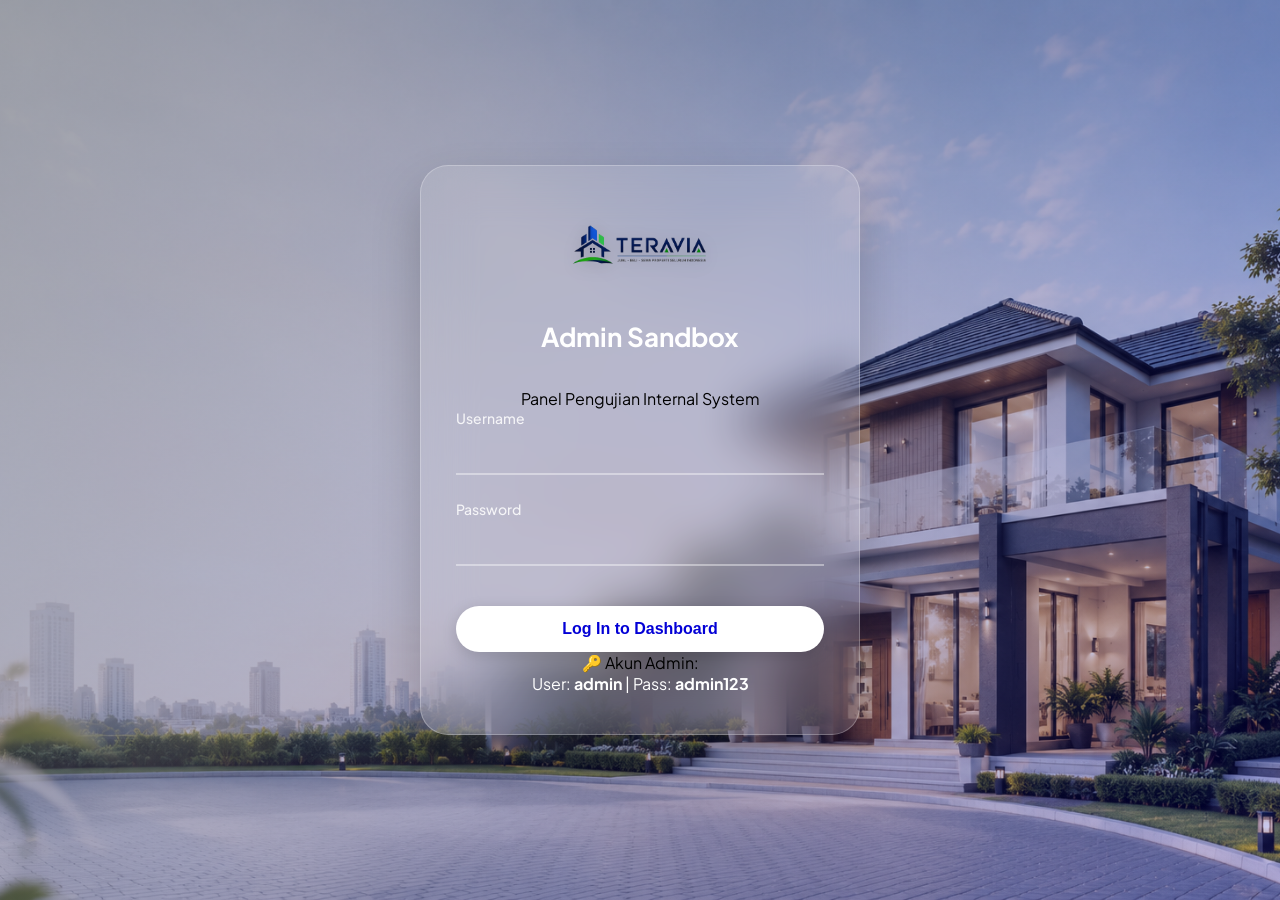
==== commit 8e174c94: "Revise styles in admin-login.html for better UI Updated styles for the admin login page, enhancing v" ====
--- a/admin-login.html
+++ b/admin-login.html
@@ -9,29 +9,108 @@
     <link href="https://fonts.googleapis.com/css2?family=Plus+Jakarta+Sans:wght@400;500;600;700&display=swap" rel="stylesheet">
     
     <style>
-        :root { --primary: #3dfff9; --white: #ffffff; }
-        * { box-sizing: border-box; transition: all 0.2s ease-in-out; }
-        body { 
-            font-family: 'Plus Jakarta Sans', sans-serif; 
-            background: linear-gradient(135deg, rgba(15, 23, 42, 0.6) 0%, rgba(3, 0, 214, 0.4) 100%),
-                        url('assets/img/hero-bg.png') no-repeat center center fixed; 
-            background-size: cover; min-height: 100vh; margin: 0; display: flex; justify-content: center; align-items: center; padding: 20px;
-        }
-        .glass-card {
-            background: rgba(3, 0, 214, 0.25); /* Agak keunguan gelap tanda panel khusus admin */
-            backdrop-filter: blur(25px); -webkit-backdrop-filter: blur(25px);
-            border: 1px solid rgba(255, 255, 255, 0.2); padding: 40px 35px; border-radius: 28px;
-            box-shadow: 0 25px 50px rgba(0, 0, 0, 0.3); max-width: 420px; width: 100%; text-align: center;
-        }
-        .logo-img {
-    height: 80px; /* Ukuran diperbesar dari sebelumnya agar lebih proporsional */
-    width: auto;
-    max-width: 100%; /* Menjaga agar logo tetap aman dan tidak meluber di layar HP */
-    object-fit: contain;
-    margin-bottom: 30px; /* Memberikan jarak vertikal yang lebih lega ke teks 'Login' */
-    filter: drop-shadow(0px 4px 8px rgba(0, 0, 0, 0.15)); /* Efek bayangan halus agar logo makin stand out */
-}
-    </style>
+    /* Gaya dasar diimpor sama agar konsisten */
+    :root { --primary: #3dfff9; --white: #ffffff; }
+    * { box-sizing: border-box; transition: all 0.2s ease-in-out; }
+    body { 
+        font-family: 'Plus Jakarta Sans', sans-serif; 
+        background: linear-gradient(135deg, rgba(15, 23, 42, 0.4) 0%, rgba(3, 0, 214, 0.2) 100%),
+                    url('assets/img/hero-bg.png') no-repeat center center fixed; 
+        background-size: cover; min-height: 100vh; margin: 0; display: flex; justify-content: center; align-items: center; padding: 40px 20px;
+    }
+    .glass-card {
+        background: rgba(255, 255, 255, 0.12); backdrop-filter: blur(25px); -webkit-backdrop-filter: blur(25px);
+        border: 1px solid rgba(255, 255, 255, 0.25); padding: 40px 35px; border-radius: 28px;
+        box-shadow: 0 25px 50px rgba(0, 0, 0, 0.2); max-width: 440px; width: 100%; text-align: center;
+    }
+    .logo-img {
+        height: 80px; /* Ukuran diperbesar dari sebelumnya agar lebih proporsional */
+        width: auto;
+        max-width: 100%; /* Menjaga agar logo tetap aman dan tidak meluber di layar HP */
+        object-fit: contain;
+        margin-bottom: 30px; /* Memberikan jarak vertikal yang lebih lega ke teks 'Login' */
+        filter: drop-shadow(0px 4px 8px rgba(0, 0, 0, 0.15)); /* Efek bayangan halus agar logo makin stand out */
+    }
+
+    /* KODE PENYELAMAT YANG HILANG DI BAWAH INI: */
+    .form-title { 
+        font-size: 26px; 
+        font-weight: 700; 
+        color: var(--white); 
+        margin: 0 0 35px 0; 
+    }
+    
+    .form-group { 
+        margin-bottom: 25px; 
+        text-align: left; 
+    }
+    
+    .form-group label { 
+        display: block; 
+        font-weight: 500; 
+        margin-bottom: 5px; 
+        color: rgba(255, 255, 255, 0.85); 
+        font-size: 14px; 
+    }
+    
+    .form-control { 
+        width: 100%; 
+        padding: 10px 0; 
+        border: none; 
+        border-bottom: 2px solid rgba(255, 255, 255, 0.4); 
+        font-size: 16px; 
+        font-family: inherit; 
+        background: transparent; 
+        color: var(--white); 
+        outline: none; 
+    }
+    
+    .form-control:focus { 
+        border-bottom-color: var(--primary); 
+    }
+    
+    .form-control::placeholder {
+        color: rgba(255, 255, 255, 0.35);
+    }
+    
+    .btn-submit { 
+        width: 100%; 
+        background: var(--white); 
+        color: #0300D6; 
+        border: none; 
+        padding: 14px; 
+        border-radius: 30px; 
+        font-size: 16px; 
+        font-weight: 700; 
+        cursor: pointer; 
+        margin-top: 15px; 
+        box-shadow: 0 4px 15px rgba(0, 0, 0, 0.15); 
+    }
+    
+    .btn-submit:hover { 
+        background: var(--primary); 
+        color: #0f172a; 
+        transform: translateY(-1px);
+    }
+    
+    .footer-text { 
+        margin-top: 30px; 
+        font-size: 13px; 
+        color: rgba(255, 255, 255, 0.7); 
+    }
+    
+    .footer-text a { 
+        color: var(--white); 
+        text-decoration: none; 
+        font-weight: 700; 
+    }
+    
+    .footer-text a:hover { 
+        color: var(--primary); 
+        text-decoration: underline; 
+    }
+</style>
+
 </head>
 <body>
 
